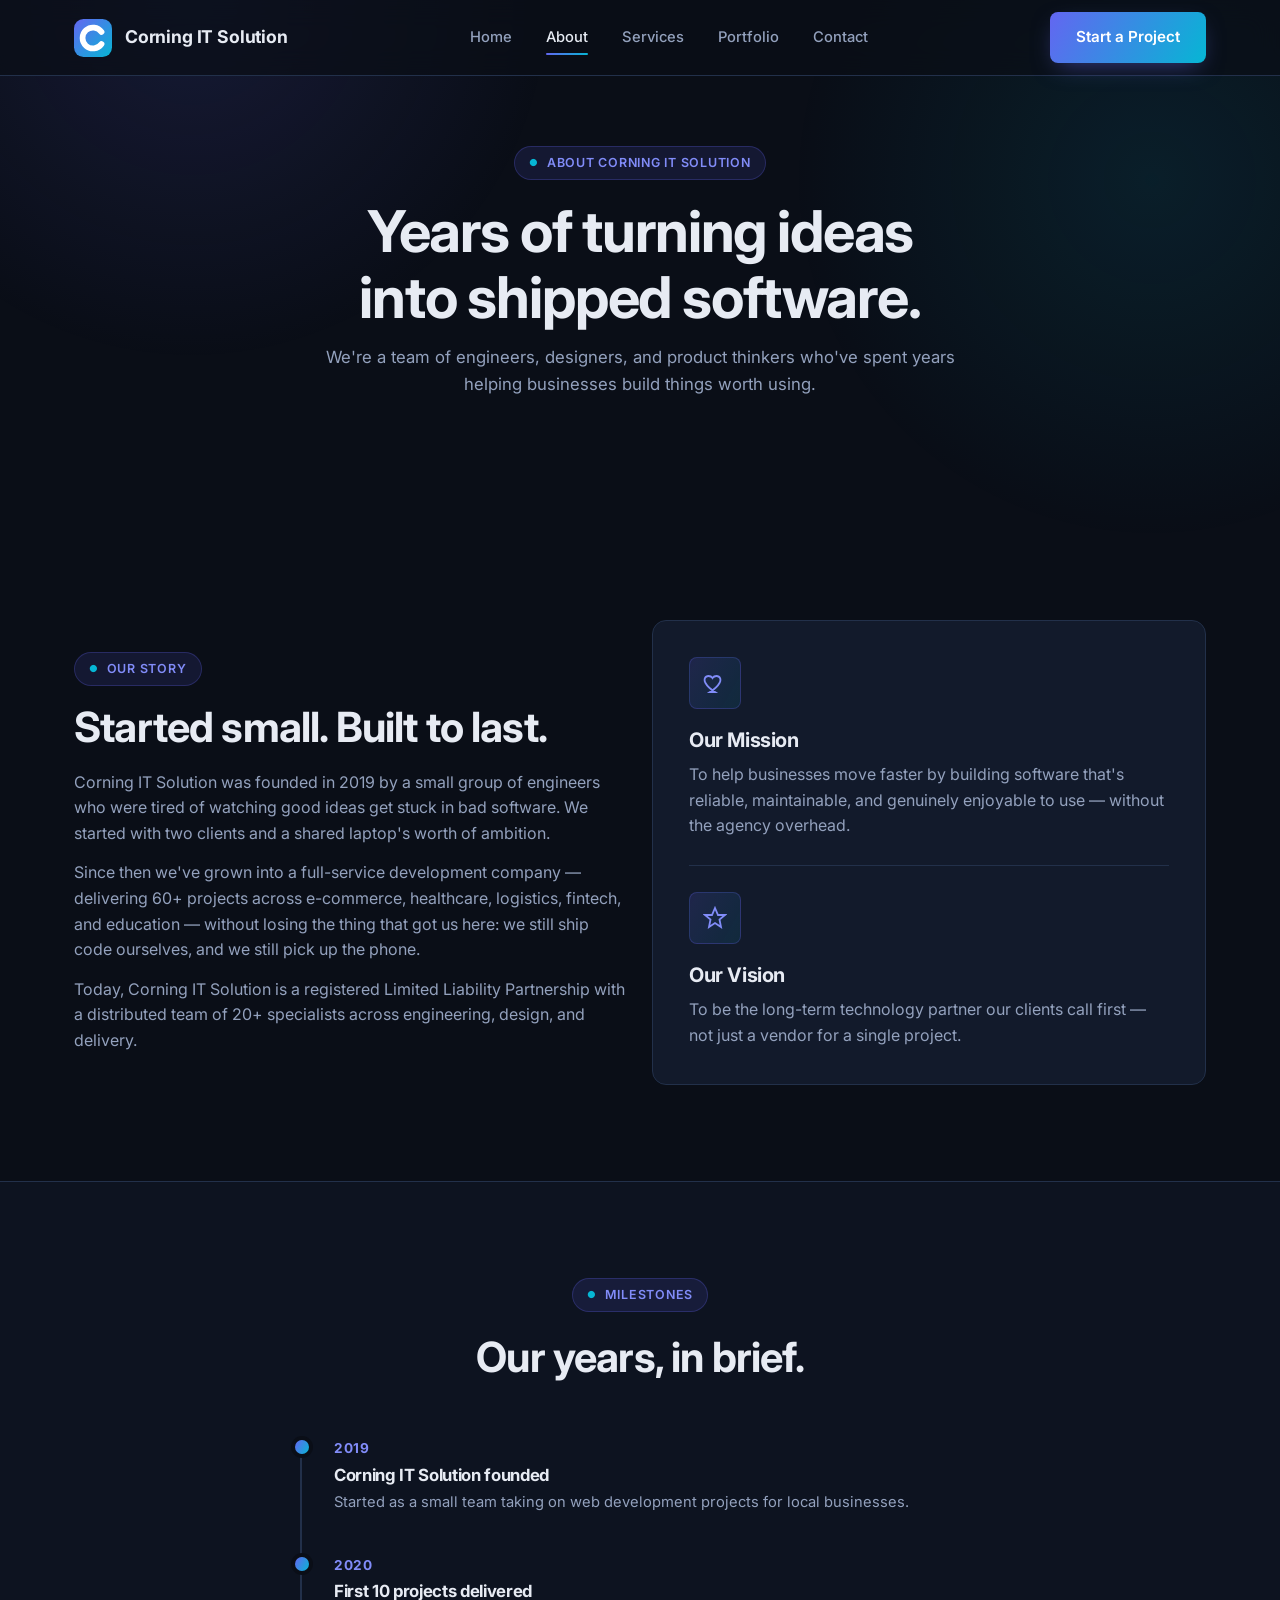
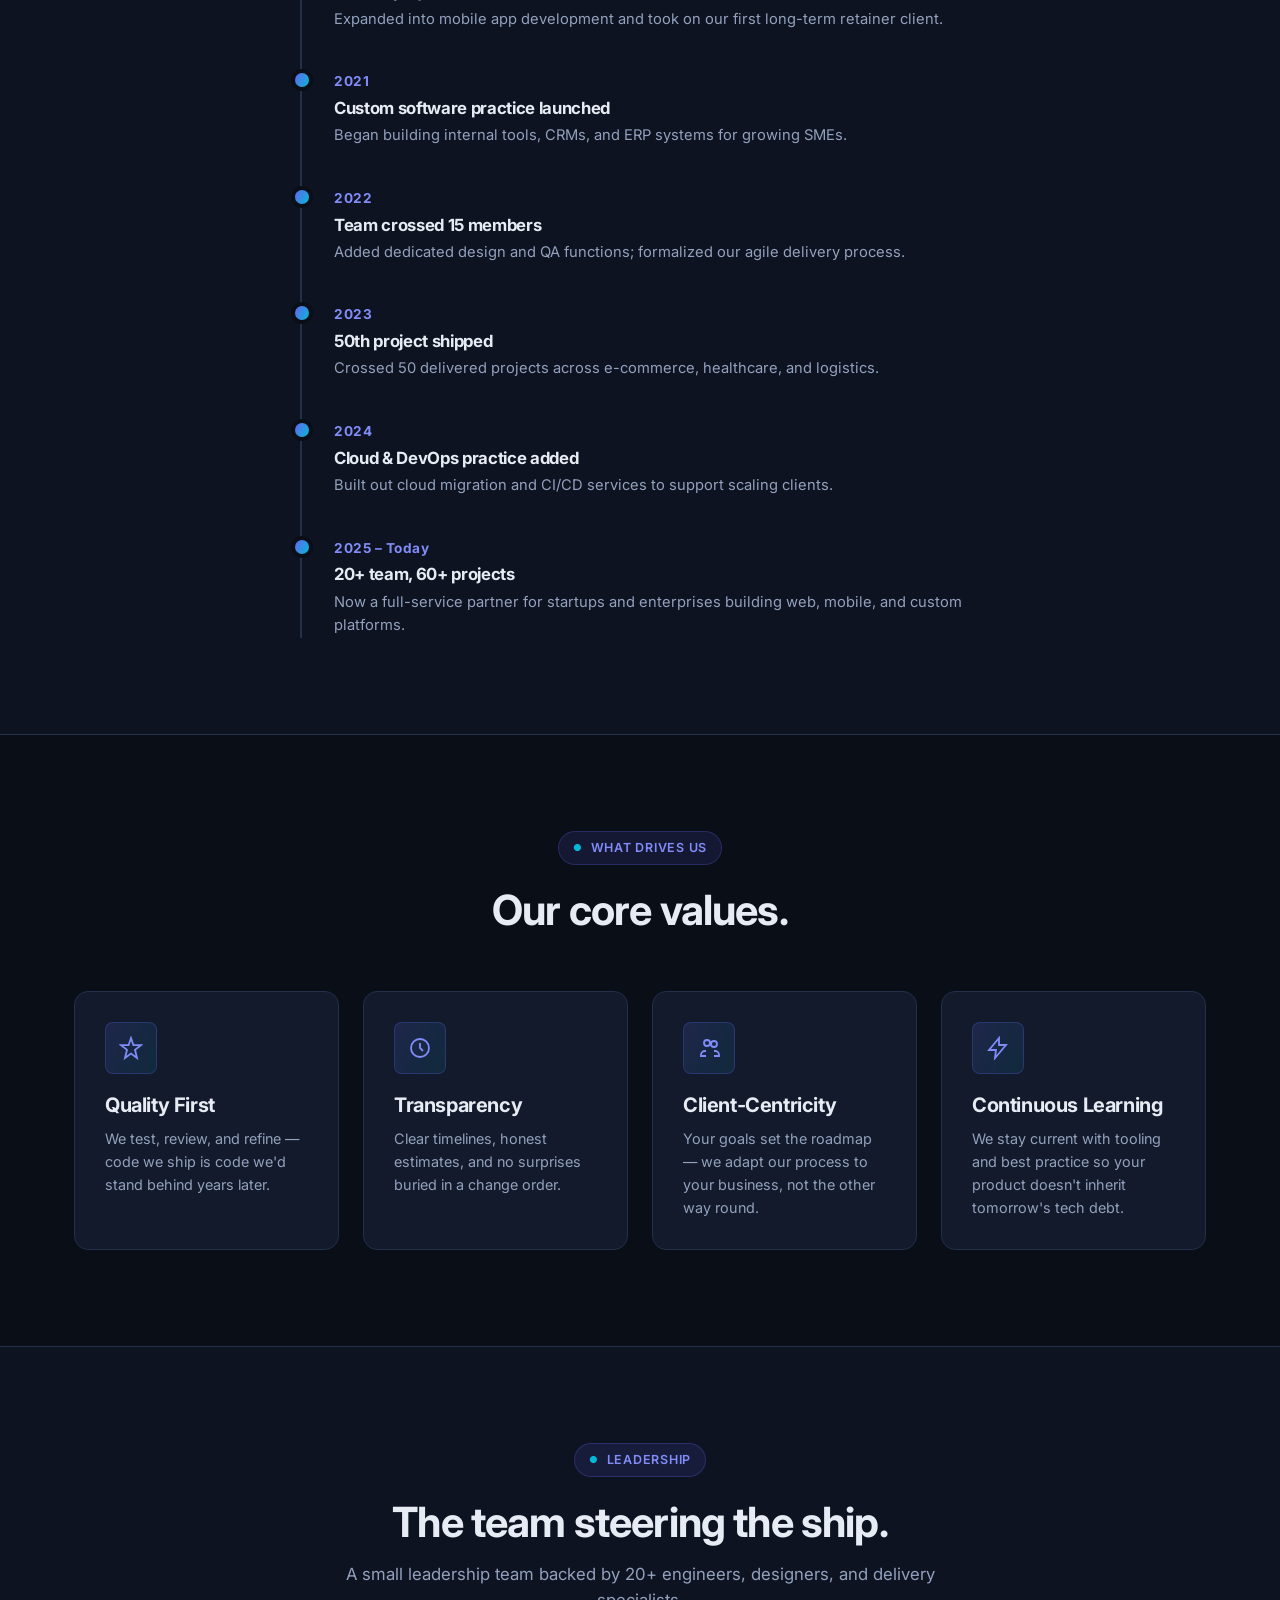
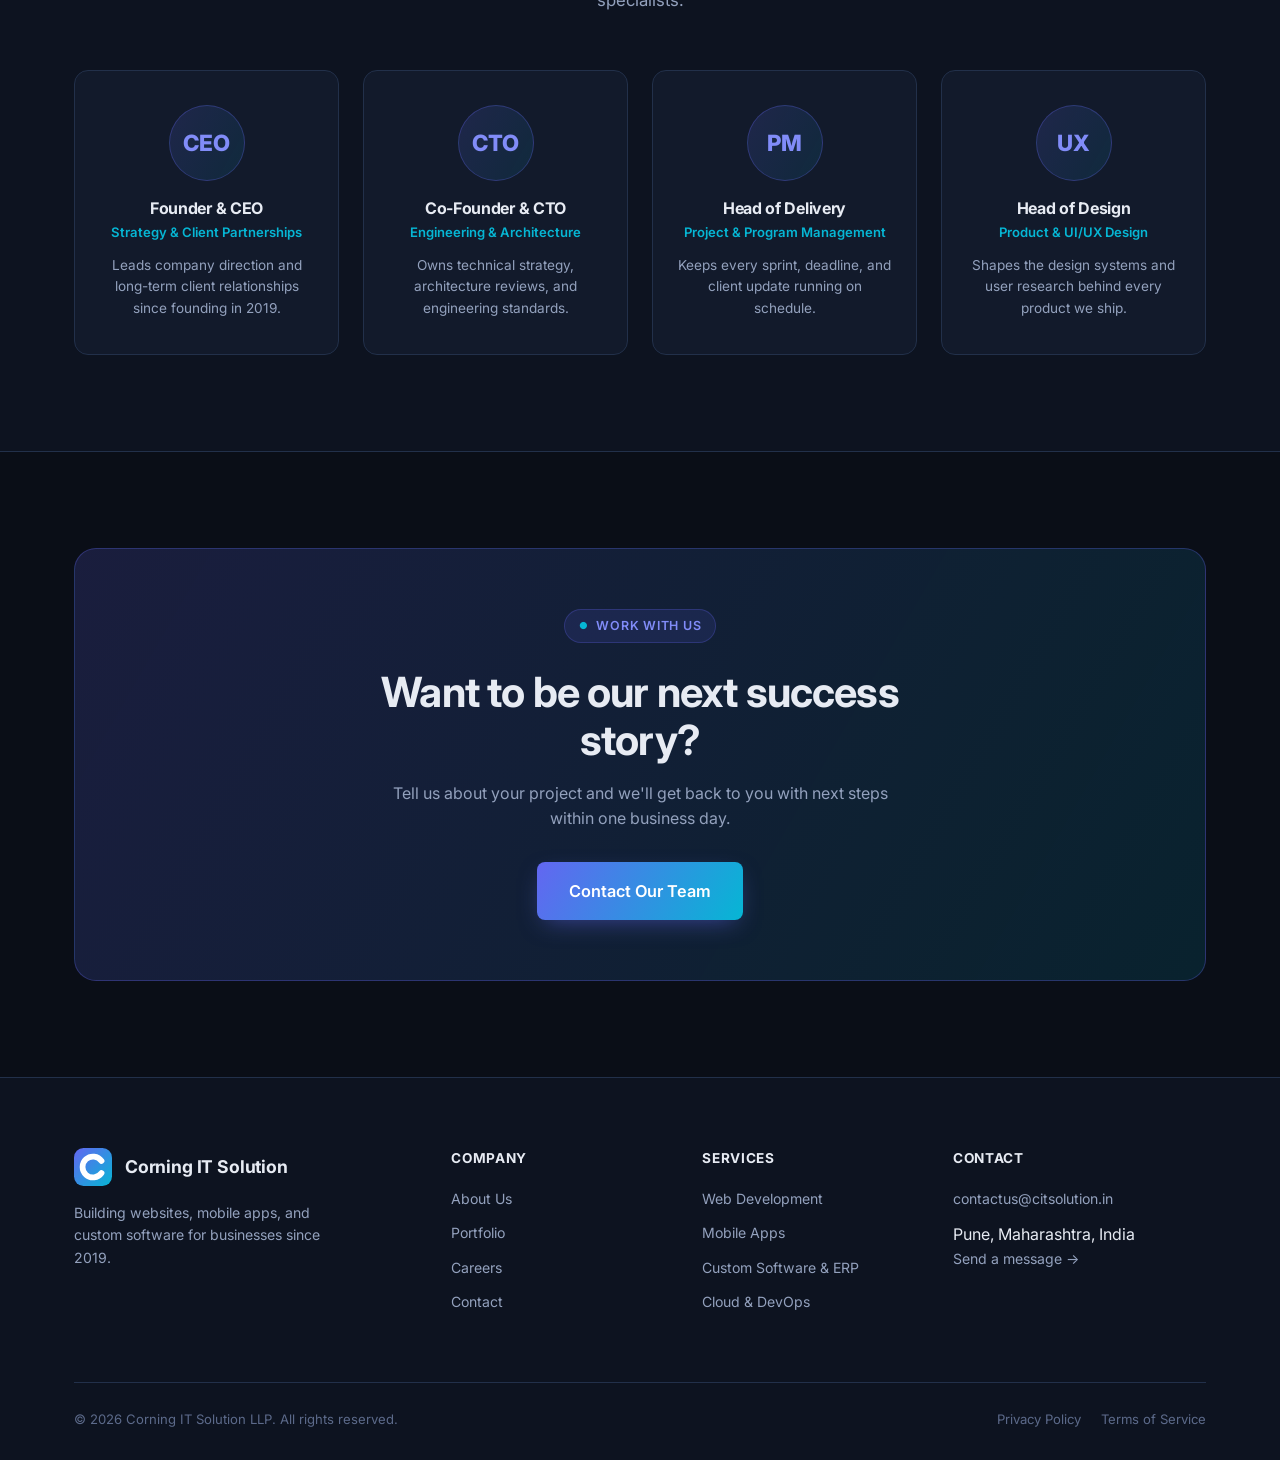
==== about.html @ 96b1a63a "Initial commit" ====
<!DOCTYPE html>
<html lang="en">
<head>
<meta charset="UTF-8">
<meta name="viewport" content="width=device-width, initial-scale=1.0">
<script>document.documentElement.classList.add("js");</script>
<title>About Us | Corning IT Solution</title>
<meta name="description" content="Founded in 2019, Corning IT Solution has grown into a full-service software development company. Learn our story, mission, and the team behind the work.">
<link rel="icon" type="image/svg+xml" href="assets/logo.svg">
<link rel="preconnect" href="https://fonts.googleapis.com">
<link href="https://fonts.googleapis.com/css2?family=Inter:wght@400;500;600;700;800&display=swap" rel="stylesheet">
<link rel="stylesheet" href="css/style.css">
</head>
<body>

<header class="site-header">
  <div class="container nav">
    <a href="index.html" class="brand">
      <img src="assets/logo.svg" alt="Corning IT Solution logo">
      <span class="brand-text-wrap">Corning IT Solution</span>
    </a>
    <nav class="nav-links">
      <a href="index.html">Home</a>
      <a href="about.html" class="active">About</a>
      <a href="services.html">Services</a>
      <a href="portfolio.html">Portfolio</a>
      <a href="contact.html">Contact</a>
    </nav>
    <div class="nav-cta">
      <a href="contact.html" class="btn btn-primary">Start a Project</a>
      <button class="nav-toggle" aria-label="Toggle menu"><span></span></button>
    </div>
  </div>
  <div class="mobile-menu">
    <a href="index.html">Home</a>
    <a href="about.html">About</a>
    <a href="services.html">Services</a>
    <a href="portfolio.html">Portfolio</a>
    <a href="contact.html">Contact</a>
    <a href="contact.html" class="btn btn-primary btn-block">Start a Project</a>
  </div>
</header>

<main>

  <section class="page-hero">
    <div class="container">
      <div class="section-head center reveal">
        <span class="eyebrow">About Corning IT Solution</span>
        <h1>Years of turning ideas into shipped software.</h1>
        <p>We're a team of engineers, designers, and product thinkers who've spent years helping businesses build things worth using.</p>
      </div>
    </div>
  </section>

  <!-- Story -->
  <section class="section">
    <div class="container grid grid-2" style="align-items:center;">
      <div class="reveal">
        <span class="eyebrow">Our Story</span>
        <h2>Started small. Built to last.</h2>
        <p style="margin-top:18px;">Corning IT Solution was founded in 2019 by a small group of engineers who were tired of watching good ideas get stuck in bad software. We started with two clients and a shared laptop's worth of ambition.</p>
        <p style="margin-top:14px;">Since then we've grown into a full-service development company — delivering 60+ projects across e-commerce, healthcare, logistics, fintech, and education — without losing the thing that got us here: we still ship code ourselves, and we still pick up the phone.</p>
        <p style="margin-top:14px;">Today, Corning IT Solution is a registered Limited Liability Partnership with a distributed team of 20+ specialists across engineering, design, and delivery.</p>
      </div>
      <div class="card reveal" style="padding:36px;">
        <div class="icon-box">
          <svg viewBox="0 0 24 24" fill="none" stroke="currentColor" stroke-width="1.8"><path d="M12 21s-7-4.35-9.5-9C.5 8.5 2 5 5.5 5c2 0 3.3 1.1 4 2.1.7-1 2-2.1 4-2.1 3.5 0 5 3.5 3 7-2.5 4.65-9.5 9-9.5 9z"/></svg>
        </div>
        <h3>Our Mission</h3>
        <p style="margin-top:10px;">To help businesses move faster by building software that's reliable, maintainable, and genuinely enjoyable to use — without the agency overhead.</p>
        <div style="height:1px;background:var(--border);margin:26px 0;"></div>
        <div class="icon-box">
          <svg viewBox="0 0 24 24" fill="none" stroke="currentColor" stroke-width="1.8"><path d="M12 2l3 7h7l-5.5 4.5L18 21l-6-4-6 4 1.5-7.5L2 9h7z"/></svg>
        </div>
        <h3>Our Vision</h3>
        <p style="margin-top:10px;">To be the long-term technology partner our clients call first — not just a vendor for a single project.</p>
      </div>
    </div>
  </section>

  <!-- Timeline -->
  <section class="section section-alt">
    <div class="container">
      <div class="section-head center reveal">
        <span class="eyebrow">Milestones</span>
        <h2>Our years, in brief.</h2>
      </div>
      <div class="timeline" style="max-width:680px;margin:0 auto;">
        <div class="timeline-item reveal">
          <div class="year">2019</div>
          <h4>Corning IT Solution founded</h4>
          <p>Started as a small team taking on web development projects for local businesses.</p>
        </div>
        <div class="timeline-item reveal">
          <div class="year">2020</div>
          <h4>First 10 projects delivered</h4>
          <p>Expanded into mobile app development and took on our first long-term retainer client.</p>
        </div>
        <div class="timeline-item reveal">
          <div class="year">2021</div>
          <h4>Custom software practice launched</h4>
          <p>Began building internal tools, CRMs, and ERP systems for growing SMEs.</p>
        </div>
        <div class="timeline-item reveal">
          <div class="year">2022</div>
          <h4>Team crossed 15 members</h4>
          <p>Added dedicated design and QA functions; formalized our agile delivery process.</p>
        </div>
        <div class="timeline-item reveal">
          <div class="year">2023</div>
          <h4>50th project shipped</h4>
          <p>Crossed 50 delivered projects across e-commerce, healthcare, and logistics.</p>
        </div>
        <div class="timeline-item reveal">
          <div class="year">2024</div>
          <h4>Cloud &amp; DevOps practice added</h4>
          <p>Built out cloud migration and CI/CD services to support scaling clients.</p>
        </div>
        <div class="timeline-item reveal">
          <div class="year">2025 – Today</div>
          <h4>20+ team, 60+ projects</h4>
          <p>Now a full-service partner for startups and enterprises building web, mobile, and custom platforms.</p>
        </div>
      </div>
    </div>
  </section>

  <!-- Values -->
  <section class="section">
    <div class="container">
      <div class="section-head center reveal">
        <span class="eyebrow">What Drives Us</span>
        <h2>Our core values.</h2>
      </div>
      <div class="grid grid-4">
        <div class="card value-card reveal">
          <div class="icon-box"><svg viewBox="0 0 24 24" fill="none" stroke="currentColor" stroke-width="1.8"><path d="M12 2l2.4 7.2H22l-6 4.6L18 22l-6-4.4L6 22l2-8.2-6-4.6h7.6z"/></svg></div>
          <h3>Quality First</h3>
          <p style="margin-top:10px;font-size:0.9rem;">We test, review, and refine — code we ship is code we'd stand behind years later.</p>
        </div>
        <div class="card value-card reveal">
          <div class="icon-box"><svg viewBox="0 0 24 24" fill="none" stroke="currentColor" stroke-width="1.8"><circle cx="12" cy="12" r="9"/><path d="M12 7v5l3 3"/></svg></div>
          <h3>Transparency</h3>
          <p style="margin-top:10px;font-size:0.9rem;">Clear timelines, honest estimates, and no surprises buried in a change order.</p>
        </div>
        <div class="card value-card reveal">
          <div class="icon-box"><svg viewBox="0 0 24 24" fill="none" stroke="currentColor" stroke-width="1.8"><path d="M17 20h5v-1a4 4 0 00-4-4h-1M9 20H4v-1a4 4 0 014-4h1m1-5a3 3 0 100-6 3 3 0 000 6zm7 1a3 3 0 100-6 3 3 0 000 6z"/></svg></div>
          <h3>Client-Centricity</h3>
          <p style="margin-top:10px;font-size:0.9rem;">Your goals set the roadmap — we adapt our process to your business, not the other way round.</p>
        </div>
        <div class="card value-card reveal">
          <div class="icon-box"><svg viewBox="0 0 24 24" fill="none" stroke="currentColor" stroke-width="1.8"><path d="M13 2L3 14h7l-1 8 11-13h-7z"/></svg></div>
          <h3>Continuous Learning</h3>
          <p style="margin-top:10px;font-size:0.9rem;">We stay current with tooling and best practice so your product doesn't inherit tomorrow's tech debt.</p>
        </div>
      </div>
    </div>
  </section>

  <!-- Team -->
  <section class="section section-alt">
    <div class="container">
      <div class="section-head center reveal">
        <span class="eyebrow">Leadership</span>
        <h2>The team steering the ship.</h2>
        <p>A small leadership team backed by 20+ engineers, designers, and delivery specialists.</p>
      </div>
      <div class="grid grid-4">
        <div class="card team-card reveal">
          <div class="team-avatar">CEO</div>
          <h3>Founder &amp; CEO</h3>
          <div class="role">Strategy &amp; Client Partnerships</div>
          <p class="bio">Leads company direction and long-term client relationships since founding in 2019.</p>
        </div>
        <div class="card team-card reveal">
          <div class="team-avatar">CTO</div>
          <h3>Co-Founder &amp; CTO</h3>
          <div class="role">Engineering &amp; Architecture</div>
          <p class="bio">Owns technical strategy, architecture reviews, and engineering standards.</p>
        </div>
        <div class="card team-card reveal">
          <div class="team-avatar">PM</div>
          <h3>Head of Delivery</h3>
          <div class="role">Project &amp; Program Management</div>
          <p class="bio">Keeps every sprint, deadline, and client update running on schedule.</p>
        </div>
        <div class="card team-card reveal">
          <div class="team-avatar">UX</div>
          <h3>Head of Design</h3>
          <div class="role">Product &amp; UI/UX Design</div>
          <p class="bio">Shapes the design systems and user research behind every product we ship.</p>
        </div>
      </div>
    </div>
  </section>

  <!-- CTA -->
  <section class="section">
    <div class="container">
      <div class="cta-band reveal">
        <span class="eyebrow">Work With Us</span>
        <h2>Want to be our next success story?</h2>
        <p>Tell us about your project and we'll get back to you with next steps within one business day.</p>
        <div class="hero-actions">
          <a href="contact.html" class="btn btn-primary btn-lg">Contact Our Team</a>
        </div>
      </div>
    </div>
  </section>

</main>

<footer class="site-footer">
  <div class="container">
    <div class="footer-grid">
      <div class="footer-brand">
        <a href="index.html" class="brand">
          <img src="assets/logo.svg" alt="Corning IT Solution logo">
          <span class="brand-text-wrap">Corning IT Solution</span>
        </a>
        <p>Building websites, mobile apps, and custom software for businesses since 2019.</p>
      </div>
      <div class="footer-col">
        <h5>Company</h5>
        <a href="about.html">About Us</a>
        <a href="portfolio.html">Portfolio</a>
        <a href="careers.html">Careers</a>
        <a href="contact.html">Contact</a>
      </div>
      <div class="footer-col">
        <h5>Services</h5>
        <a href="services.html">Web Development</a>
        <a href="services.html">Mobile Apps</a>
        <a href="services.html">Custom Software &amp; ERP</a>
        <a href="services.html">Cloud &amp; DevOps</a>
      </div>
      <div class="footer-col">
        <h5>Contact</h5>
        <a href="mailto:contactus@citsolution.in">contactus@citsolution.in</a>
        <span>Pune, Maharashtra, India</span>
        <a href="contact.html">Send a message →</a>
      </div>
    </div>
    <div class="footer-bottom">
      <span>© <span id="year">2026</span> Corning IT Solution LLP. All rights reserved.</span>
      <span class="legal-links"><a href="privacy.html">Privacy Policy</a><a href="terms.html">Terms of Service</a></span>
    </div>
  </div>
</footer>

<script src="js/main.js"></script>
</body>
</html>
---- css/style.css ----
/* ==========================================================================
   Corning IT Solution — Stylesheet
   ========================================================================== */

:root {
  --bg: #0a0e17;
  --bg-alt: #0d1320;
  --surface: #121a2b;
  --surface-hover: #16203590;
  --border: #22304a;
  --text: #e7ebf3;
  --text-muted: #93a1bd;
  --text-dim: #5c6a8a;
  --primary: #6366f1;
  --primary-light: #818cf8;
  --secondary: #06b6d4;
  --gradient: linear-gradient(120deg, #6366f1 0%, #06b6d4 100%);
  --gradient-soft: linear-gradient(120deg, rgba(99,102,241,0.16) 0%, rgba(6,182,212,0.10) 100%);
  --success: #22c55e;
  --danger: #ef4444;
  --radius-sm: 8px;
  --radius: 14px;
  --radius-lg: 22px;
  --shadow: 0 10px 40px -10px rgba(0,0,0,0.55);
  --shadow-glow: 0 0 0 1px rgba(99,102,241,0.25), 0 20px 60px -20px rgba(99,102,241,0.35);
  --max-width: 1180px;
  --header-h: 76px;
}

* { margin: 0; padding: 0; box-sizing: border-box; }

html { scroll-behavior: smooth; }

body {
  background: var(--bg);
  color: var(--text);
  font-family: 'Inter', -apple-system, BlinkMacSystemFont, 'Segoe UI', Roboto, Helvetica, Arial, sans-serif;
  line-height: 1.6;
  -webkit-font-smoothing: antialiased;
  overflow-x: hidden;
}

body::before {
  content: '';
  position: fixed;
  inset: 0;
  background:
    radial-gradient(600px circle at 15% 0%, rgba(99,102,241,0.14), transparent 60%),
    radial-gradient(600px circle at 90% 20%, rgba(6,182,212,0.10), transparent 60%);
  pointer-events: none;
  z-index: 0;
}

img { max-width: 100%; display: block; }
a { color: inherit; text-decoration: none; }
ul { list-style: none; }
button { font: inherit; cursor: pointer; border: none; background: none; color: inherit; }

.container {
  max-width: var(--max-width);
  margin: 0 auto;
  padding: 0 24px;
  position: relative;
  z-index: 1;
}

.eyebrow {
  display: inline-flex;
  align-items: center;
  gap: 8px;
  font-size: 0.78rem;
  font-weight: 600;
  letter-spacing: 0.06em;
  text-transform: uppercase;
  color: var(--primary-light);
  background: rgba(99,102,241,0.12);
  border: 1px solid rgba(99,102,241,0.25);
  padding: 6px 14px;
  border-radius: 999px;
  margin-bottom: 18px;
}
.eyebrow::before { content: '●'; font-size: 0.6rem; color: var(--secondary); }

h1, h2, h3, h4 { font-weight: 700; letter-spacing: -0.02em; line-height: 1.15; }
h1 { font-size: clamp(2.2rem, 5vw, 3.6rem); }
h2 { font-size: clamp(1.8rem, 3.6vw, 2.6rem); }
h3 { font-size: 1.25rem; }
p { color: var(--text-muted); }

.section {
  padding: 96px 0;
  position: relative;
  z-index: 1;
}
.section-alt { background: var(--bg-alt); border-top: 1px solid var(--border); border-bottom: 1px solid var(--border); }

.section-head {
  max-width: 640px;
  margin: 0 0 56px;
}
.section-head.center { margin-inline: auto; text-align: center; }
.section-head h2 { margin-top: 4px; }
.section-head p { margin-top: 14px; font-size: 1.05rem; }

.gradient-text {
  background: var(--gradient);
  -webkit-background-clip: text;
  background-clip: text;
  color: transparent;
}

/* Buttons */
.btn {
  display: inline-flex;
  align-items: center;
  justify-content: center;
  gap: 8px;
  padding: 13px 26px;
  border-radius: var(--radius-sm);
  font-weight: 600;
  font-size: 0.95rem;
  transition: transform 0.18s ease, box-shadow 0.18s ease, background 0.18s ease, border-color .18s ease;
  white-space: nowrap;
}
.btn-primary {
  background: var(--gradient);
  color: #fff;
  box-shadow: 0 8px 24px -8px rgba(99,102,241,0.55);
}
.btn-primary:hover { transform: translateY(-2px); box-shadow: 0 14px 30px -10px rgba(99,102,241,0.7); }
.btn-outline {
  border: 1px solid var(--border);
  color: var(--text);
  background: rgba(255,255,255,0.02);
}
.btn-outline:hover { border-color: var(--primary-light); background: rgba(99,102,241,0.08); }
.btn-block { width: 100%; }
.btn-lg { padding: 16px 32px; font-size: 1.02rem; }

/* Header / Nav */
.site-header {
  position: fixed;
  top: 0; left: 0; right: 0;
  height: var(--header-h);
  z-index: 100;
  background: rgba(10,14,23,0.72);
  backdrop-filter: blur(14px);
  border-bottom: 1px solid var(--border);
}
.nav {
  height: 100%;
  display: flex;
  align-items: center;
  justify-content: space-between;
}
.brand {
  display: flex;
  align-items: center;
  gap: 13px;
  font-weight: 700;
  font-size: 1.1rem;
  letter-spacing: -0.01em;
}
.brand img { width: 38px; height: 38px; }
.brand-text-wrap { display: block; }

.nav-links {
  display: flex;
  align-items: center;
  gap: 34px;
}
.nav-links a {
  font-size: 0.92rem;
  font-weight: 500;
  color: var(--text-muted);
  position: relative;
  padding: 6px 0;
  transition: color 0.18s ease;
}
.nav-links a:hover, .nav-links a.active { color: var(--text); }
.nav-links a.active::after {
  content: '';
  position: absolute;
  left: 0; bottom: 0;
  width: 100%; height: 2px;
  background: var(--gradient);
  border-radius: 2px;
}
.nav-cta { display: flex; align-items: center; gap: 14px; }
.nav-toggle {
  display: none;
  width: 40px; height: 40px;
  align-items: center; justify-content: center;
  border: 1px solid var(--border);
  border-radius: var(--radius-sm);
}
.nav-toggle span { display: block; width: 18px; height: 1.6px; background: var(--text); position: relative; }
.nav-toggle span::before, .nav-toggle span::after {
  content: ''; position: absolute; left: 0; width: 18px; height: 1.6px; background: var(--text); transition: transform .2s;
}
.nav-toggle span::before { top: -6px; }
.nav-toggle span::after { top: 6px; }

.mobile-menu {
  display: none;
  position: fixed;
  top: var(--header-h); left: 0; right: 0;
  background: var(--bg-alt);
  border-bottom: 1px solid var(--border);
  padding: 18px 24px 26px;
  z-index: 99;
}
.mobile-menu.open { display: block; }
.mobile-menu a {
  display: block;
  padding: 13px 0;
  border-bottom: 1px solid var(--border);
  color: var(--text-muted);
  font-weight: 500;
}
.mobile-menu a:last-child { border-bottom: none; }
.mobile-menu .btn { margin-top: 16px; }

/* Hero */
.hero {
  padding: calc(var(--header-h) + 84px) 0 90px;
  position: relative;
}
.hero-grid {
  display: grid;
  grid-template-columns: 1.05fr 0.95fr;
  gap: 56px;
  align-items: center;
}
.hero h1 { margin-top: 8px; }
.hero .lead { font-size: 1.14rem; margin-top: 20px; max-width: 540px; }
.hero-actions { display: flex; gap: 14px; margin-top: 34px; flex-wrap: wrap; }
.hero-trust { margin-top: 46px; display: flex; align-items: center; gap: 18px; flex-wrap: wrap; }
.hero-trust span { font-size: 0.8rem; color: var(--text-dim); text-transform: uppercase; letter-spacing: 0.06em; }

.hero-visual {
  position: relative;
  border-radius: var(--radius-lg);
  background: var(--surface);
  border: 1px solid var(--border);
  padding: 28px;
  box-shadow: var(--shadow-glow);
}
.hero-visual .code-window { border-radius: var(--radius); overflow: hidden; border: 1px solid var(--border); background: #0c1220; }
.code-bar { display: flex; align-items: center; gap: 8px; padding: 12px 16px; background: #101828; border-bottom: 1px solid var(--border); }
.code-bar span { width: 10px; height: 10px; border-radius: 50%; background: #3a4863; }
.code-bar span:nth-child(1) { background: #ef4444; }
.code-bar span:nth-child(2) { background: #f59e0b; }
.code-bar span:nth-child(3) { background: #22c55e; }
.code-body { padding: 20px 22px; font-family: 'JetBrains Mono', 'Fira Code', ui-monospace, Menlo, monospace; font-size: 0.82rem; line-height: 1.9; }
.code-body .c1 { color: #5c6a8a; }
.code-body .c2 { color: #818cf8; }
.code-body .c3 { color: #22d3ee; }
.code-body .c4 { color: #a5b4fc; }
.code-body .c5 { color: #34d399; }

.floating-stat {
  position: absolute;
  bottom: -22px; right: -18px;
  background: var(--surface);
  border: 1px solid var(--border);
  border-radius: var(--radius);
  padding: 16px 20px;
  box-shadow: var(--shadow);
  display: flex;
  align-items: center;
  gap: 12px;
}
.floating-stat .num { font-size: 1.5rem; font-weight: 800; }
.floating-stat .lbl { font-size: 0.72rem; color: var(--text-dim); text-transform: uppercase; letter-spacing: 0.04em; }

/* Stats bar */
.stats-bar {
  display: grid;
  grid-template-columns: repeat(4, 1fr);
  gap: 24px;
  padding: 40px 0;
}
.stat-item { text-align: center; }
.stat-item .num { font-size: clamp(1.9rem, 3vw, 2.6rem); font-weight: 800; }
.stat-item .lbl { color: var(--text-dim); font-size: 0.85rem; margin-top: 4px; }

/* Grids & cards */
.grid { display: grid; gap: 24px; }
.grid-2 { grid-template-columns: repeat(2, 1fr); }
.grid-3 { grid-template-columns: repeat(3, 1fr); }
.grid-4 { grid-template-columns: repeat(4, 1fr); }

.card {
  background: var(--surface);
  border: 1px solid var(--border);
  border-radius: var(--radius);
  padding: 30px;
  transition: transform 0.22s ease, border-color 0.22s ease, box-shadow .22s ease;
}
.card:hover { transform: translateY(-4px); border-color: rgba(99,102,241,0.4); box-shadow: var(--shadow); }

.icon-box {
  width: 52px; height: 52px;
  border-radius: var(--radius-sm);
  display: flex; align-items: center; justify-content: center;
  background: var(--gradient-soft);
  border: 1px solid rgba(99,102,241,0.25);
  margin-bottom: 20px;
  color: var(--primary-light);
}
.icon-box svg { width: 24px; height: 24px; }

.service-card { display: flex; flex-direction: column; height: 100%; }
.service-card h3 { margin-bottom: 10px; }
.service-card p { font-size: 0.92rem; }
.service-card .tags { margin-top: 16px; display: flex; gap: 8px; flex-wrap: wrap; }
.tag {
  font-size: 0.72rem;
  color: var(--text-muted);
  background: rgba(255,255,255,0.04);
  border: 1px solid var(--border);
  padding: 4px 10px;
  border-radius: 999px;
}
.card-link { display: inline-flex; align-items: center; gap: 6px; margin-top: 18px; padding-top: 2px; font-size: 0.88rem; font-weight: 600; color: var(--primary-light); }
.service-card .card-link { margin-top: auto; }
.card-link svg { width: 14px; height: 14px; transition: transform .18s ease; }
.card-link:hover svg { transform: translateX(3px); }

/* Process steps */
.steps { display: grid; grid-template-columns: repeat(4, 1fr); gap: 24px; counter-reset: step; }
.step { position: relative; padding: 28px 24px; background: var(--surface); border: 1px solid var(--border); border-radius: var(--radius); }
.step .step-num {
  width: 40px; height: 40px; border-radius: 50%;
  background: var(--gradient); color: #fff; font-weight: 700;
  display: flex; align-items: center; justify-content: center;
  margin-bottom: 18px; font-size: 0.95rem;
}

/* Tech stack pills */
.stack-row { display: flex; flex-wrap: wrap; gap: 12px; justify-content: center; }
.stack-pill {
  padding: 10px 20px;
  border: 1px solid var(--border);
  border-radius: 999px;
  background: var(--surface);
  font-size: 0.88rem;
  font-weight: 600;
  color: var(--text-muted);
}

/* Testimonials */
.testimonial-card { padding: 32px; display: flex; flex-direction: column; height: 100%; }
.testimonial-card .quote-mark { font-size: 2.4rem; color: var(--primary); font-weight: 800; line-height: 1; }
.testimonial-card p.quote { color: var(--text); font-size: 1rem; margin-top: 6px; }
.testimonial-footer { display: flex; align-items: center; gap: 12px; margin-top: auto; padding-top: 22px; }
.avatar-badge {
  width: 42px; height: 42px; border-radius: 50%;
  background: var(--gradient); display: flex; align-items: center; justify-content: center;
  font-weight: 700; font-size: 0.85rem; color: #fff; flex-shrink: 0;
}
.testimonial-footer .who strong { display: block; font-size: 0.9rem; }
.testimonial-footer .who span { font-size: 0.78rem; color: var(--text-dim); }
.stars { color: #fbbf24; letter-spacing: 2px; margin-bottom: 12px; font-size: 0.9rem; }

/* Timeline (About) */
.timeline { position: relative; padding-left: 32px; border-left: 2px solid var(--border); }
.timeline-item { position: relative; padding-bottom: 40px; }
.timeline-item:last-child { padding-bottom: 0; }
.timeline-item::before {
  content: '';
  position: absolute; left: -39px; top: 2px;
  width: 14px; height: 14px; border-radius: 50%;
  background: var(--gradient); box-shadow: 0 0 0 4px var(--bg);
}
.timeline-item .year { color: var(--primary-light); font-weight: 700; font-size: 0.85rem; letter-spacing: 0.04em; }
.timeline-item h4 { margin-top: 6px; font-size: 1.05rem; }
.timeline-item p { margin-top: 6px; font-size: 0.92rem; }

/* Values */
.value-card { text-align: left; }

/* Team */
.team-card { text-align: center; padding: 34px 24px; }
.team-avatar {
  width: 76px; height: 76px; border-radius: 50%;
  background: var(--gradient-soft); border: 1px solid rgba(99,102,241,0.3);
  display: flex; align-items: center; justify-content: center;
  margin: 0 auto 18px; font-weight: 800; font-size: 1.4rem; color: var(--primary-light);
}
.team-card h3 { font-size: 1rem; }
.team-card .role { color: var(--secondary); font-size: 0.82rem; font-weight: 600; margin-top: 4px; }
.team-card p.bio { font-size: 0.85rem; margin-top: 12px; }

/* Portfolio */
.portfolio-card { padding: 0; overflow: hidden; display: flex; flex-direction: column; height: 100%; }
.portfolio-thumb {
  height: 170px;
  flex-shrink: 0;
  background:
    radial-gradient(circle at 18% 22%, rgba(255,255,255,0.09), transparent 42%),
    repeating-linear-gradient(135deg, rgba(255,255,255,0.035) 0px, rgba(255,255,255,0.035) 1px, transparent 1px, transparent 14px),
    var(--gradient-soft);
  border-bottom: 1px solid var(--border);
  display: flex; align-items: center; justify-content: center;
  position: relative;
  overflow: hidden;
}
.portfolio-thumb .cat-badge {
  position: absolute; top: 16px; left: 16px;
  font-size: 0.7rem; font-weight: 700; text-transform: uppercase; letter-spacing: 0.05em;
  background: rgba(10,14,23,0.7); border: 1px solid var(--border);
  padding: 5px 12px; border-radius: 999px; color: var(--secondary);
}
.thumb-icon {
  width: 60px; height: 60px;
  border-radius: 16px;
  background: rgba(255,255,255,0.06);
  border: 1px solid rgba(255,255,255,0.14);
  display: flex; align-items: center; justify-content: center;
  color: #fff;
}
.thumb-icon svg { width: 28px; height: 28px; }
.portfolio-body { padding: 26px; display: flex; flex-direction: column; flex: 1; }
.portfolio-body .tags { display: flex; gap: 8px; margin-top: 14px; flex-wrap: wrap; }
.portfolio-meta { display: flex; justify-content: space-between; margin-top: auto; padding-top: 16px; border-top: 1px solid var(--border); font-size: 0.8rem; color: var(--text-dim); }

/* Filter tabs (portfolio) */
.filter-tabs { display: flex; gap: 10px; flex-wrap: wrap; margin-bottom: 40px; }
.filter-tab {
  padding: 9px 18px; border-radius: 999px; border: 1px solid var(--border);
  font-size: 0.85rem; font-weight: 600; color: var(--text-muted);
  transition: all .18s ease;
}
.filter-tab.active { background: var(--gradient); color: #fff; border-color: transparent; }
.filter-tab:hover:not(.active) { border-color: var(--primary-light); color: var(--text); }

/* CTA band */
.cta-band {
  border-radius: var(--radius-lg);
  background: linear-gradient(120deg, rgba(99,102,241,0.18), rgba(6,182,212,0.12));
  border: 1px solid rgba(99,102,241,0.3);
  padding: 60px;
  text-align: center;
  position: relative;
  overflow: hidden;
}
.cta-band h2 { max-width: 640px; margin: 8px auto 0; }
.cta-band p { max-width: 520px; margin: 16px auto 0; }
.cta-band .hero-actions { justify-content: center; margin-top: 30px; }

/* Contact page */
.contact-grid { display: grid; grid-template-columns: 0.85fr 1.15fr; gap: 40px; align-items: flex-start; }
.contact-info-card { padding: 32px; margin-bottom: 20px; }
.contact-info-card .icon-box { margin-bottom: 14px; }
.contact-info-card h4 { font-size: 0.95rem; margin-bottom: 6px; }
.contact-info-card p { font-size: 0.9rem; }
.contact-info-card a { color: var(--primary-light); font-weight: 600; }

.form-card { padding: 36px; }
.form-row { display: grid; grid-template-columns: 1fr 1fr; gap: 18px; }
.form-group { margin-bottom: 20px; }
.form-group label { display: block; font-size: 0.85rem; font-weight: 600; margin-bottom: 8px; color: var(--text); }
.form-group input, .form-group select, .form-group textarea {
  width: 100%;
  background: var(--bg-alt);
  border: 1px solid var(--border);
  border-radius: var(--radius-sm);
  padding: 13px 16px;
  color: var(--text);
  font: inherit;
  font-size: 0.92rem;
  transition: border-color .18s ease, box-shadow .18s ease;
}
.form-group textarea { resize: vertical; min-height: 130px; }
.form-group input:focus, .form-group select:focus, .form-group textarea:focus {
  outline: none;
  border-color: var(--primary-light);
  box-shadow: 0 0 0 3px rgba(99,102,241,0.18);
}
.form-note { font-size: 0.78rem; color: var(--text-dim); margin-top: 10px; }
.form-status { margin-top: 16px; font-size: 0.88rem; font-weight: 600; display: none; }
.form-status.show { display: block; }
.form-status.success { color: var(--success); }
.form-status.error { color: var(--danger); }

.map-embed {
  border-radius: var(--radius);
  overflow: hidden;
  border: 1px solid var(--border);
  margin-top: 20px;
  height: 260px;
  background: var(--surface);
}
.map-embed iframe {
  width: 100%; height: 100%; border: 0; display: block;
  filter: invert(92%) hue-rotate(180deg) brightness(0.95) contrast(0.9) saturate(0.7);
}

/* FAQ */
.faq-item { border: 1px solid var(--border); border-radius: var(--radius); margin-bottom: 14px; background: var(--surface); overflow: hidden; }
.faq-q { display: flex; align-items: center; justify-content: space-between; padding: 20px 24px; font-weight: 600; font-size: 0.96rem; }
.faq-q .plus { transition: transform .2s ease; color: var(--primary-light); font-size: 1.2rem; }
.faq-item.open .faq-q .plus { transform: rotate(45deg); }
.faq-a { padding: 0 24px; max-height: 0; overflow: hidden; transition: max-height .25s ease, padding .25s ease; }
.faq-item.open .faq-a { padding: 0 24px 22px; max-height: 300px; }
.faq-a p { font-size: 0.9rem; }

/* Footer */
.site-footer { border-top: 1px solid var(--border); padding: 70px 0 30px; background: var(--bg-alt); }
.footer-grid { display: grid; grid-template-columns: 1.6fr 1fr 1fr 1.2fr; gap: 40px; }
.footer-brand p { font-size: 0.88rem; margin-top: 16px; max-width: 280px; }
.footer-col h5 { font-size: 0.85rem; text-transform: uppercase; letter-spacing: 0.05em; margin-bottom: 18px; color: var(--text); }
.footer-col a, .footer-col li { display: block; font-size: 0.88rem; color: var(--text-muted); margin-bottom: 12px; }
.footer-col a:hover { color: var(--primary-light); }
.footer-bottom {
  margin-top: 56px; padding-top: 26px; border-top: 1px solid var(--border);
  display: flex; justify-content: space-between; align-items: center; flex-wrap: wrap; gap: 12px;
  font-size: 0.82rem; color: var(--text-dim);
}
.footer-bottom .legal-links { display: flex; gap: 20px; }

/* Page header (non-home pages) */
.page-hero {
  padding: calc(var(--header-h) + 70px) 0 70px;
  text-align: center;
}
.page-hero .section-head { margin-inline: auto; }
.breadcrumb { font-size: 0.85rem; color: var(--text-dim); margin-top: 14px; }
.breadcrumb a { color: var(--primary-light); }

/* Reveal animation — visible by default; JS opts in so a slow/blocked script never hides content */
.reveal { opacity: 1; transform: none; }
html.js .reveal { opacity: 0; transform: translateY(24px); transition: opacity .6s ease, transform .6s ease; }
html.js .reveal.visible { opacity: 1; transform: translateY(0); }

/* Industry / capability pill strip */
.pill-row { display: flex; flex-wrap: wrap; gap: 12px; }
.pill-row.center { justify-content: center; }
.industry-pill {
  display: inline-flex; align-items: center; gap: 8px;
  padding: 10px 18px;
  border: 1px solid var(--border);
  border-radius: 999px;
  background: var(--surface);
  font-size: 0.85rem;
  font-weight: 600;
  color: var(--text-muted);
}
.industry-pill::before { content: ''; width: 6px; height: 6px; border-radius: 50%; background: var(--secondary); }

/* Why-us feature grid */
.feature-item { display: flex; gap: 16px; align-items: flex-start; }
.feature-item .icon-box { margin-bottom: 0; flex-shrink: 0; }
.feature-item h3 { font-size: 1.05rem; margin-bottom: 6px; }
.feature-item p { font-size: 0.9rem; }

/* Engagement model / pricing-style cards */
.plan-card { position: relative; display: flex; flex-direction: column; height: 100%; }
.plan-card.featured { border-color: rgba(99,102,241,0.5); box-shadow: var(--shadow-glow); }
.plan-ribbon {
  position: absolute; top: -12px; right: 24px;
  background: var(--gradient); color: #fff;
  font-size: 0.68rem; font-weight: 700; text-transform: uppercase; letter-spacing: 0.05em;
  padding: 5px 12px; border-radius: 999px;
}
.plan-card ul { margin-top: 18px; flex: 1; }
.plan-card li { color: var(--text-muted); font-size: 0.88rem; margin-bottom: 10px; padding-left: 22px; position: relative; }
.plan-card li::before { content: '✓'; position: absolute; left: 0; color: var(--secondary); font-weight: 700; }
.plan-card .plan-cta { margin-top: 20px; }

/* Legal / long-form content pages */
.prose { max-width: 760px; }
.prose .updated { display: block; color: var(--text-dim); font-size: 0.85rem; margin-bottom: 40px; }
.prose h2 { font-size: 1.3rem; margin-top: 40px; margin-bottom: 14px; }
.prose h2:first-of-type { margin-top: 0; }
.prose p { font-size: 0.96rem; line-height: 1.75; margin-bottom: 14px; }
.prose ul { margin: 0 0 16px; }
.prose li { color: var(--text-muted); font-size: 0.95rem; line-height: 1.7; margin-bottom: 8px; padding-left: 22px; position: relative; }
.prose li::before { content: '—'; position: absolute; left: 0; color: var(--primary-light); }
.prose strong { color: var(--text); }
.prose a { color: var(--primary-light); font-weight: 600; }

/* Utility */
.mt-0 { margin-top: 0 !important; }
.text-center { text-align: center; }

/* ==========================================================================
   Responsive
   ========================================================================== */
@media (max-width: 980px) {
  .hero-grid { grid-template-columns: 1fr; }
  .hero-visual { order: -1; }
  .grid-4 { grid-template-columns: repeat(2, 1fr); }
  .grid-3 { grid-template-columns: repeat(2, 1fr); }
  .steps { grid-template-columns: repeat(2, 1fr); }
  .footer-grid { grid-template-columns: 1fr 1fr; gap: 32px; }
  .contact-grid { grid-template-columns: 1fr; }
  .stats-bar { grid-template-columns: repeat(2, 1fr); gap: 32px; }
}

@media (max-width: 720px) {
  .nav-links { display: none; }
  .nav-toggle { display: flex; }
  .grid-2, .grid-3, .grid-4 { grid-template-columns: 1fr; }
  .steps { grid-template-columns: 1fr; }
  .footer-grid { grid-template-columns: 1fr; }
  .form-row { grid-template-columns: 1fr; }
  .cta-band { padding: 40px 24px; }
  .floating-stat { position: static; margin-top: 16px; width: fit-content; }
  .section { padding: 70px 0; }
  .hero { padding: calc(var(--header-h) + 50px) 0 60px; }

  .nav { flex-wrap: nowrap; }
  .brand { flex-shrink: 1; min-width: 0; }
  .brand-text-wrap { white-space: nowrap; overflow: hidden; text-overflow: ellipsis; min-width: 0; }
  .nav-cta { flex-shrink: 0; }
  .nav-cta .btn-primary { padding: 11px 16px; font-size: 0.85rem; }
}

@media (max-width: 400px) {
  .nav-cta .btn-primary { display: none; }
}
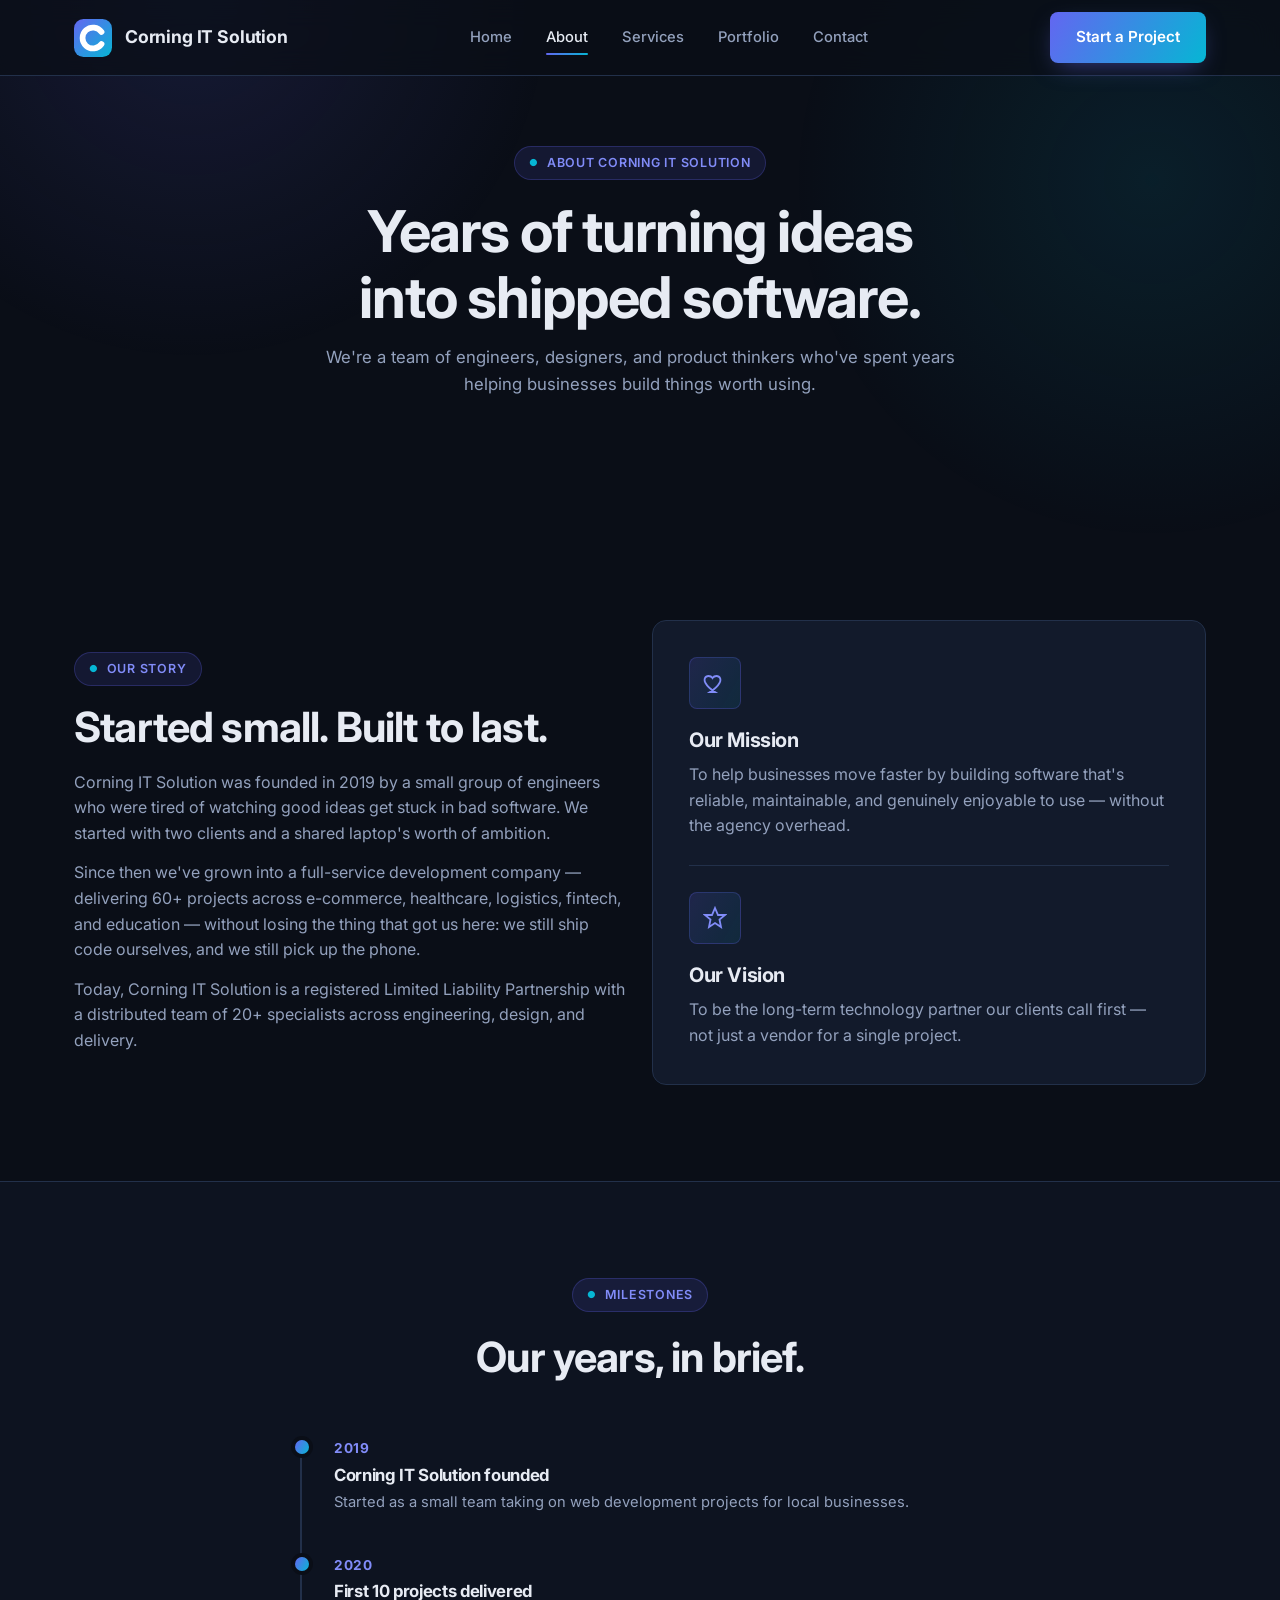
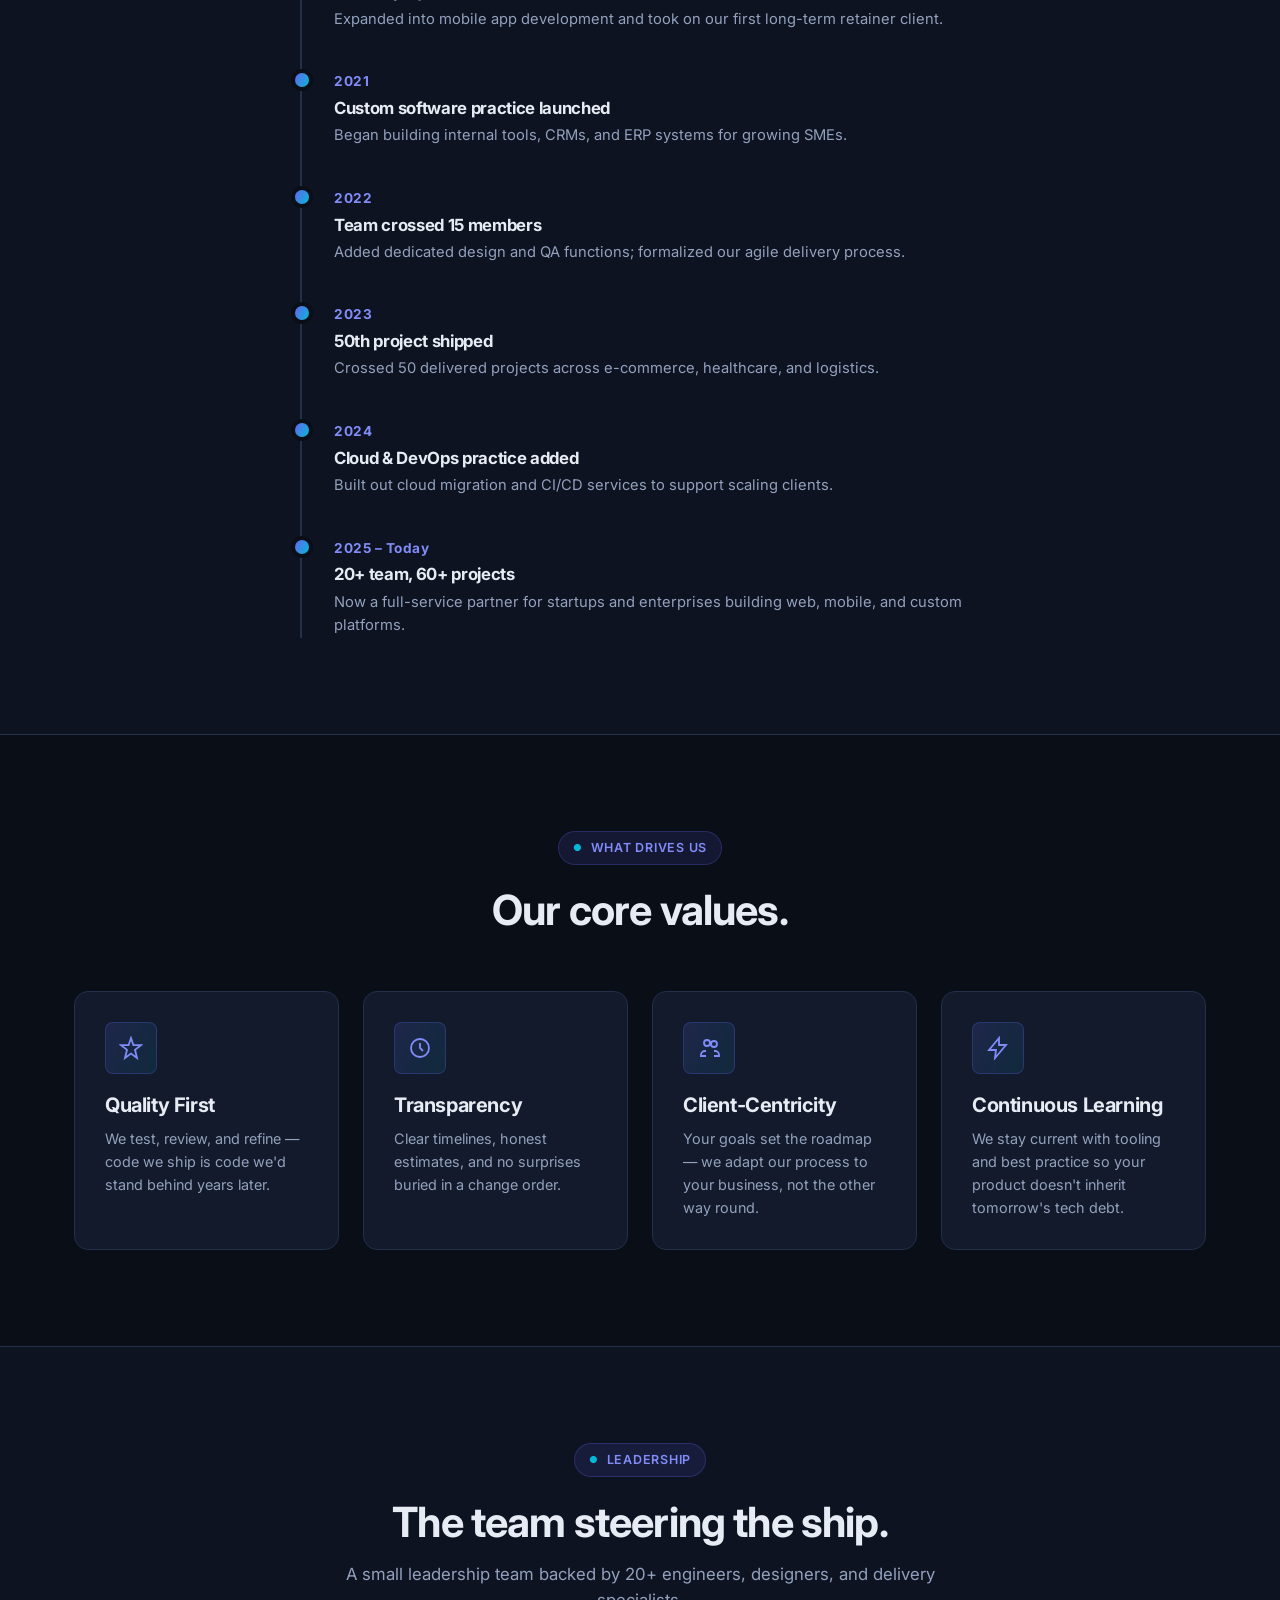
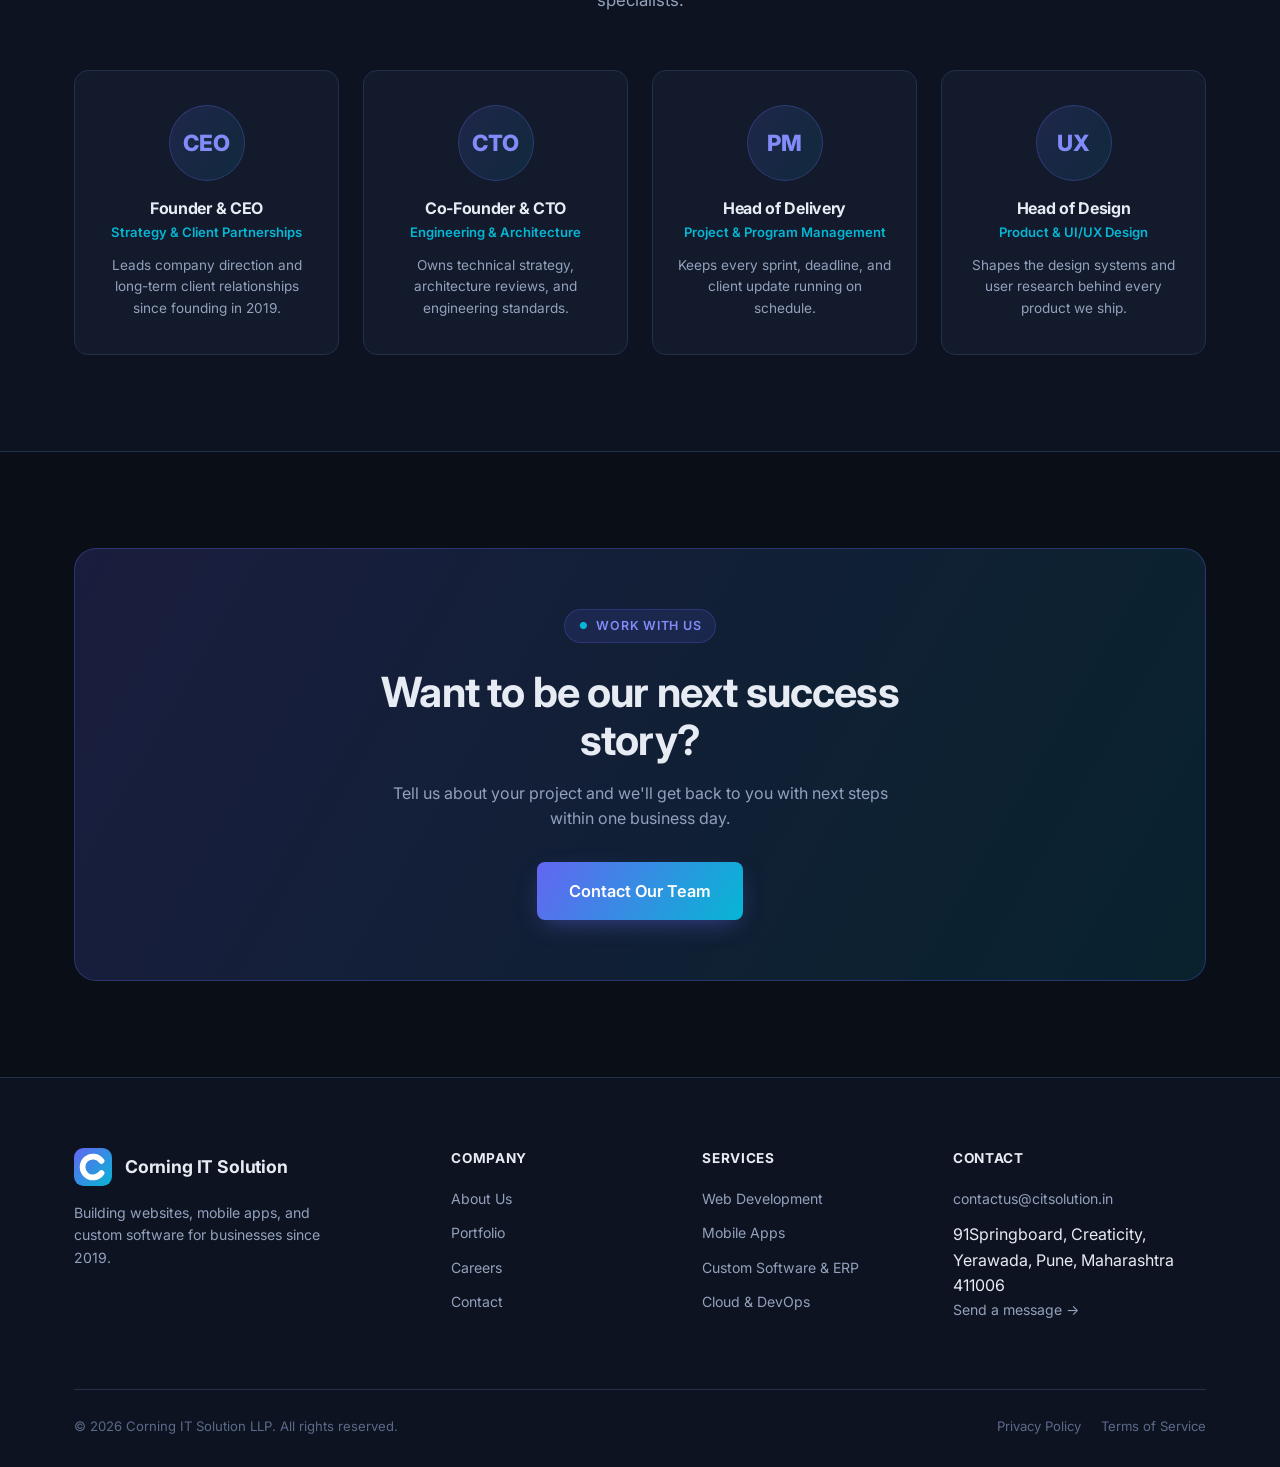
==== commit ce5fefc1: "Add full registered office address across the site Footer, Contact page's "Based In" card, and the e" ====
--- a/about.html
+++ b/about.html
@@ -238,7 +238,7 @@
       <div class="footer-col">
         <h5>Contact</h5>
         <a href="mailto:contactus@citsolution.in">contactus@citsolution.in</a>
-        <span>Pune, Maharashtra, India</span>
+        <span>91Springboard, Creaticity, Yerawada, Pune, Maharashtra 411006</span>
         <a href="contact.html">Send a message →</a>
       </div>
     </div>
